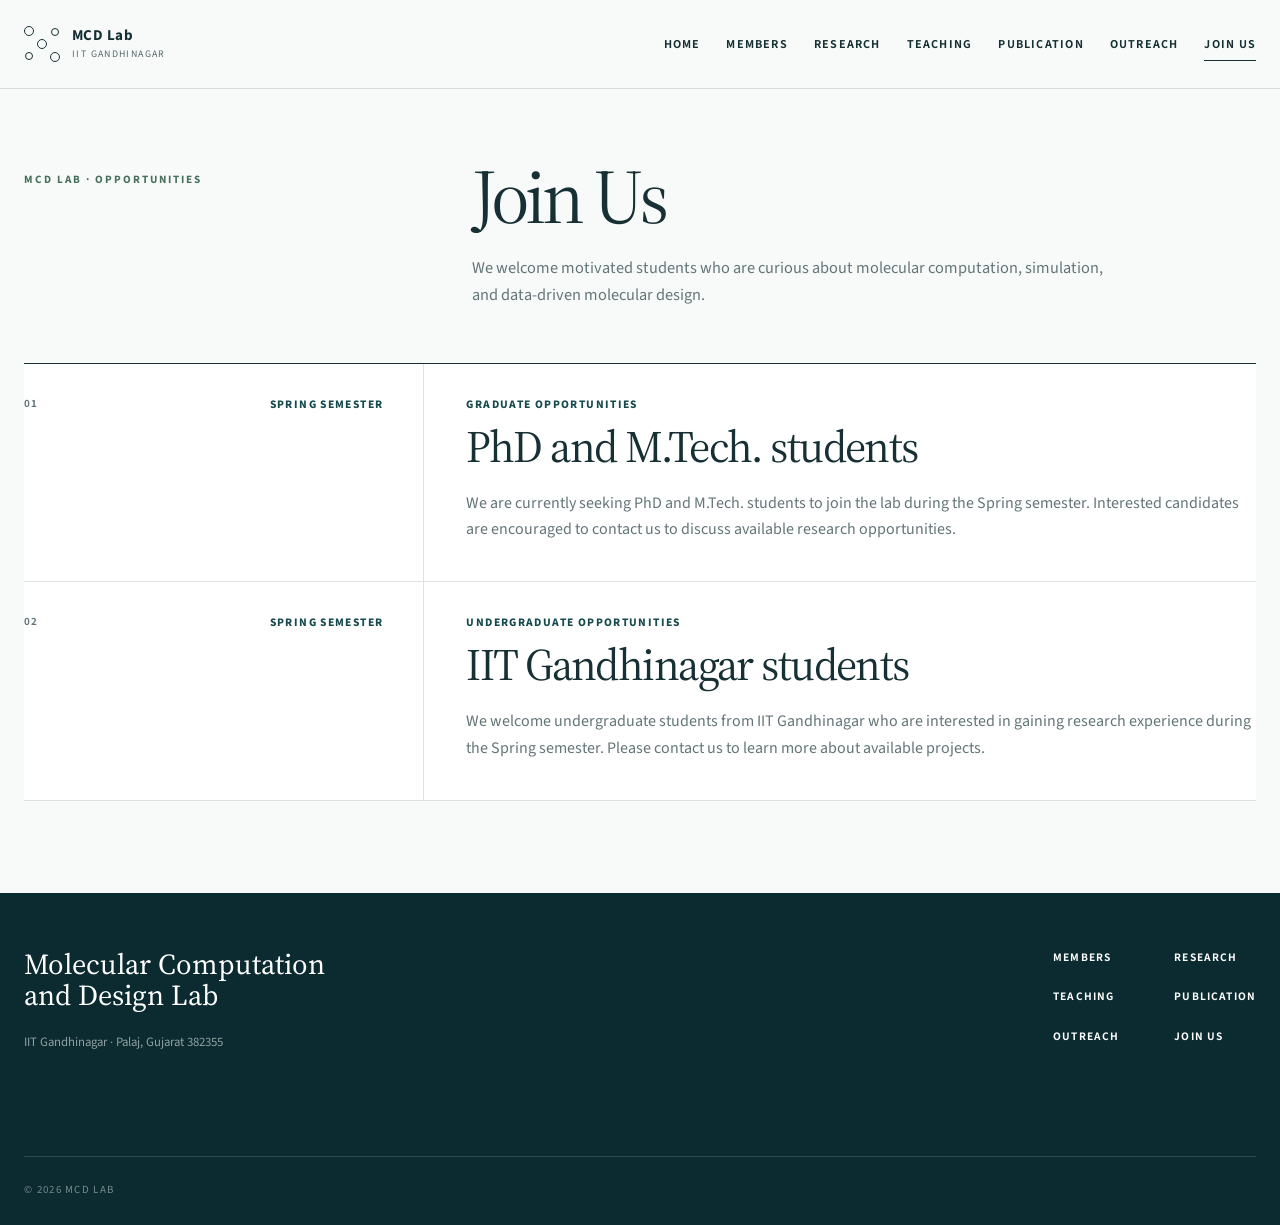
==== join-us.html @ 21df729d "Add publications, outreach, and recruitment content Refresh the homepage layout, organize publicatio" ====
<!doctype html>
<html lang="en">
  <head>
    <meta charset="utf-8">
    <meta name="viewport" content="width=device-width, initial-scale=1">
    <meta name="description" content="Opportunities to join the Molecular Computation and Design Lab at IIT Gandhinagar.">
    <title>Join Us | MCD Lab</title>
    <link rel="icon" href="IITGN_Logo.svg" type="image/svg+xml">
    <link rel="stylesheet" href="styles.css">
    <script src="main.js" defer></script>
  </head>
  <body class="placeholder-page">
    <a class="skip-link" href="#main-content">Skip to content</a>
    <header class="site-header solid" data-header>
      <div class="nav-shell">
        <a class="brand" href="index.html" aria-label="MCD Lab home"><span class="brand-mark" aria-hidden="true"><span></span><span></span><span></span></span><span class="brand-copy"><strong>MCD Lab</strong><small>IIT Gandhinagar</small></span></a>
        <button class="nav-toggle" type="button" aria-expanded="false" aria-controls="primary-navigation"><span class="sr-only">Toggle navigation</span><span></span><span></span></button>
        <nav id="primary-navigation" class="primary-nav" aria-label="Primary navigation"><a href="index.html">Home</a><a href="members.html">Members</a><a href="research.html">Research</a><a href="teaching.html">Teaching</a><a href="publication.html">Publication</a><a href="outreach.html">Outreach</a><a class="active" aria-current="page" href="join-us.html">Join Us</a></nav>
      </div>
    </header>

    <main id="main-content">
      <section class="join-hero">
        <div class="page-shell join-layout">
          <header class="join-intro">
            <p class="placeholder-label">MCD Lab · Opportunities</p>
            <div>
              <h1>Join Us</h1>
              <p>We welcome motivated students who are curious about molecular computation, simulation, and data-driven molecular design.</p>
            </div>
          </header>

          <div class="opportunity-list" aria-label="Current opportunities">
            <article class="opportunity-card">
              <div class="opportunity-meta">
                <span>01</span>
                <p>Spring semester</p>
              </div>
              <div class="opportunity-copy">
                <p class="opportunity-type">Graduate opportunities</p>
                <h2>PhD and M.Tech. students</h2>
                <p>We are currently seeking PhD and M.Tech. students to join the lab during the Spring semester. Interested candidates are encouraged to contact us to discuss available research opportunities.</p>
              </div>
            </article>

            <article class="opportunity-card">
              <div class="opportunity-meta">
                <span>02</span>
                <p>Spring semester</p>
              </div>
              <div class="opportunity-copy">
                <p class="opportunity-type">Undergraduate opportunities</p>
                <h2>IIT Gandhinagar students</h2>
                <p>We welcome undergraduate students from IIT Gandhinagar who are interested in gaining research experience during the Spring semester. Please contact us to learn more about available projects.</p>
              </div>
            </article>
          </div>
        </div>
      </section>
    </main>

    <footer class="site-footer"><div class="page-shell footer-grid"><div class="footer-brand"><strong>Molecular Computation<br>and Design Lab</strong><p>IIT Gandhinagar · Palaj, Gujarat 382355</p></div><nav aria-label="Footer navigation"><a href="members.html">Members</a><a href="research.html">Research</a><a href="teaching.html">Teaching</a><a href="publication.html">Publication</a><a href="outreach.html">Outreach</a><a href="join-us.html">Join Us</a></nav><p class="copyright">© <span data-year></span> MCD Lab</p></div></footer>
  </body>
</html>
---- styles.css ----
@import url("https://fonts.googleapis.com/css2?family=Source+Sans+3:wght@400;500;600;700&family=Source+Serif+4:opsz,wght@8..60,400;8..60,500&display=swap");

:root {
  --forest: #174a4e;
  --forest-deep: #0b2b30;
  --sage: #edf5f4;
  --lime: #c6ebe4;
  --paper: #f8faf9;
  --ink: #173034;
  --muted: #637578;
  --line: rgba(23, 48, 52, 0.14);
  --white: #ffffff;
  --display: "Source Serif 4", Georgia, "Times New Roman", serif;
  --sans: "Source Sans 3", Inter, ui-sans-serif, -apple-system, BlinkMacSystemFont, "Segoe UI", sans-serif;
  --shell: min(1320px, calc(100vw - 48px));
}

* { box-sizing: border-box; }
html { scroll-behavior: smooth; }
body {
  margin: 0;
  background: var(--paper);
  color: var(--ink);
  font-family: var(--sans);
  -webkit-font-smoothing: antialiased;
}
img { display: block; max-width: 100%; }
a { color: inherit; }
button { font: inherit; }
.page-shell { width: var(--shell); margin-inline: auto; }
.section-pad { padding: 72px 0; }
.sr-only {
  position: absolute;
  width: 1px;
  height: 1px;
  padding: 0;
  margin: -1px;
  overflow: hidden;
  clip: rect(0, 0, 0, 0);
  white-space: nowrap;
  border: 0;
}
.skip-link {
  position: fixed;
  z-index: 1000;
  top: 12px;
  left: 12px;
  padding: 10px 14px;
  background: var(--white);
  color: var(--forest);
  transform: translateY(-180%);
}
.skip-link:focus { transform: translateY(0); }

.site-header {
  position: fixed;
  z-index: 100;
  inset: 0 0 auto;
  color: var(--white);
  transition: background .25s ease, color .25s ease, box-shadow .25s ease;
}
.site-header.scrolled,
.site-header.solid {
  background: rgba(248, 250, 249, .97);
  color: var(--ink);
  box-shadow: 0 1px 0 var(--line);
  backdrop-filter: blur(14px);
}
.nav-shell {
  width: var(--shell);
  height: 88px;
  margin-inline: auto;
  display: flex;
  align-items: center;
  justify-content: space-between;
}
.brand {
  display: inline-flex;
  align-items: center;
  gap: 12px;
  text-decoration: none;
}
.brand-mark {
  position: relative;
  display: grid;
  width: 36px;
  height: 36px;
  place-items: center;
}
.brand-mark::before,
.brand-mark::after,
.brand-mark span {
  content: "";
  position: absolute;
  width: 8px;
  height: 8px;
  border: 1px solid currentColor;
  border-radius: 50%;
}
.brand-mark::before { top: 0; left: 0; }
.brand-mark::after { right: 0; bottom: 0; }
.brand-mark span:nth-child(1) { top: 2px; right: 1px; }
.brand-mark span:nth-child(2) { bottom: 2px; left: 1px; }
.brand-mark span:nth-child(3) { width: 10px; height: 10px; }
.brand-copy { display: grid; line-height: 1.05; }
.brand-copy strong { font-size: .94rem; letter-spacing: .03em; }
.brand-copy small { margin-top: 5px; font-size: .62rem; letter-spacing: .14em; text-transform: uppercase; opacity: .72; }
.primary-nav { display: flex; align-items: center; gap: 26px; }
.primary-nav a {
  position: relative;
  padding: 10px 0;
  font-size: .76rem;
  font-weight: 650;
  letter-spacing: .1em;
  text-decoration: none;
  text-transform: uppercase;
}
.primary-nav a::after {
  content: "";
  position: absolute;
  inset: auto 0 2px;
  height: 1px;
  background: currentColor;
  transform: scaleX(0);
  transform-origin: right;
  transition: transform .2s ease;
}
.primary-nav a:hover::after,
.primary-nav a:focus-visible::after,
.primary-nav a.active::after { transform: scaleX(1); transform-origin: left; }
.nav-toggle { display: none; }

.hero {
  position: relative;
  min-height: 580px;
  height: 76svh;
  max-height: 720px;
  overflow: hidden;
  color: var(--white);
  background: var(--forest);
}
.hero-image,
.hero-shade { position: absolute; inset: 0; }
.hero-image {
  background: url("IITGN_picture.jpg") 58% 50% / cover no-repeat;
  transform: scale(1.01);
}
.hero-shade {
  background:
    linear-gradient(90deg, rgba(8, 43, 48, .90) 0%, rgba(8, 43, 48, .67) 42%, rgba(8, 43, 48, .16) 78%),
    linear-gradient(0deg, rgba(8, 43, 48, .43), transparent 45%);
}
.hero-content {
  position: relative;
  z-index: 2;
  height: 100%;
  display: flex;
  flex-direction: column;
  justify-content: center;
  padding-top: 74px;
}
.eyebrow,
.kicker {
  margin: 0 0 20px;
  font-size: .7rem;
  font-weight: 700;
  letter-spacing: .19em;
  text-transform: uppercase;
}
.eyebrow { color: rgba(255, 255, 255, .78); }
.hero h1 {
  margin: 0;
  font-family: var(--display);
  font-size: clamp(3rem, 4.9vw, 4.4rem);
  font-weight: 400;
  line-height: .96;
  letter-spacing: -.045em;
  white-space: nowrap;
}
.hero h1 em {
  color: var(--lime);
  font-family: var(--sans);
  font-style: normal;
  font-weight: 500;
}
.hero-intro {
  max-width: 600px;
  margin: 22px 0 0;
  font-size: 1.05rem;
  line-height: 1.65;
  color: rgba(255,255,255,.82);
}
.text-link {
  display: inline-flex;
  align-items: center;
  gap: 12px;
  width: fit-content;
  margin-top: 28px;
  padding-bottom: 7px;
  border-bottom: 1px solid currentColor;
  font-size: .73rem;
  font-weight: 750;
  letter-spacing: .12em;
  text-decoration: none;
  text-transform: uppercase;
}
.text-link span { transition: transform .2s ease; }
.text-link:hover span { transform: translate(3px, -2px); }
.hero-index {
  position: absolute;
  z-index: 2;
  right: max(24px, calc((100vw - 1320px) / 2));
  bottom: 35px;
  font-size: .68rem;
  letter-spacing: .17em;
  color: rgba(255,255,255,.65);
}

.focus-section { background: var(--paper); }
.focus-layout { display: grid; gap: 30px; }
.focus-header {
  display: grid;
  grid-template-columns: 170px 1fr;
  gap: 40px;
  align-items: start;
}
.focus-header .kicker { margin: 10px 0 0; }
.focus-header h2 {
  max-width: 920px;
  margin: 0;
  font-family: var(--display);
  font-size: clamp(2.1rem, 3.3vw, 3.25rem);
  font-weight: 400;
  line-height: 1.04;
  letter-spacing: -.04em;
}
.focus-grid {
  display: grid;
  grid-template-columns: minmax(0, 1fr) minmax(380px, .9fr);
  gap: clamp(44px, 6vw, 88px);
  align-items: center;
  padding-top: 32px;
  border-top: 1px solid var(--line);
}
.kicker { color: #477579; }
.kicker.light { color: #437176; }
.section-heading h2,
.news-heading h2,
.placeholder-hero h1 {
  margin: 0;
  font-family: var(--display);
  font-size: clamp(2.8rem, 5vw, 4.9rem);
  font-weight: 400;
  line-height: .99;
  letter-spacing: -.045em;
}
.section-heading h2 { font-size: clamp(2.05rem, 3.2vw, 3rem); line-height: 1.08; }
.focus-copy { max-width: 680px; padding: 0; }
.lead { margin: 0; font-size: clamp(1.08rem, 1.55vw, 1.35rem); line-height: 1.65; }
.venn-frame {
  position: relative;
  width: min(100%, 480px);
  aspect-ratio: 1;
  margin-left: auto;
  border: 1px solid rgba(23, 74, 78, .42);
  background: rgba(255,255,255,.4);
}
.venn-frame-label {
  position: absolute;
  z-index: 4;
  top: -9px;
  left: 20px;
  padding: 0 9px;
  background: var(--paper);
  color: var(--forest);
  font-size: .68rem;
  font-weight: 750;
  letter-spacing: .14em;
  text-transform: uppercase;
}
.venn {
  position: absolute;
  inset: 48px 30px 26px;
}
.venn-circle {
  position: absolute;
  width: 56%;
  aspect-ratio: 1;
  border: 1px solid rgba(23, 74, 78, .25);
  border-radius: 50%;
}
.venn-ml { top: 0; left: 2%; background: rgba(190, 225, 221, .65); }
.venn-sm { top: 0; right: 2%; background: rgba(203, 222, 238, .62); }
.venn-qc { right: 22%; bottom: 0; background: rgba(231, 221, 196, .65); }
.venn-label {
  position: absolute;
  z-index: 2;
  color: #244e52;
  font-size: clamp(.64rem, 1vw, .78rem);
  font-weight: 750;
  letter-spacing: .075em;
  line-height: 1.25;
  text-align: center;
  text-transform: uppercase;
}
.venn-label-ml { top: 20%; left: 7%; }
.venn-label-sm { top: 20%; right: 5%; }
.venn-label-qc { bottom: 7%; left: 50%; transform: translateX(-50%); }
.venn-center {
  position: absolute;
  z-index: 3;
  top: 49%;
  left: 50%;
  color: var(--forest-deep);
  font-size: clamp(.78rem, 1.3vw, .95rem);
  line-height: 1.05;
  text-align: center;
  text-transform: uppercase;
  transform: translate(-50%, -50%);
}

.applications-section { padding: 64px 0; background: var(--sage); color: var(--ink); }
.application-title { max-width: none; margin-bottom: 36px; }
.application-title h2 { margin: 0; font-family: var(--display); font-size: clamp(2.1rem, 3.3vw, 3.15rem); font-weight: 400; line-height: 1.02; letter-spacing: -.04em; white-space: nowrap; }
.application-list { display: grid; grid-template-columns: repeat(3, 1fr); border-top: 1px solid var(--line); }
.application-list article { min-height: 175px; padding: 26px 34px 15px 0; border-right: 1px solid var(--line); }
.application-list article:not(:first-child) { padding-left: 40px; }
.application-list article:last-child { border-right: 0; }
.application-list h3 { margin: 0 0 13px; font-family: var(--display); font-size: 1.55rem; font-weight: 400; }
.application-list p { max-width: 300px; margin: 0; color: var(--muted); font-size: .92rem; line-height: 1.55; }

.news-grid { display: grid; grid-template-columns: .55fr 1.45fr; gap: 56px; align-items: start; }
.news-card {
  display: flex;
  justify-content: space-between;
  min-height: 180px;
  padding: 28px;
  border-top: 1px solid var(--ink);
  border-bottom: 1px solid var(--line);
  background: rgba(255,255,255,.28);
}
.news-date { margin: 0 0 35px; color: var(--muted); font-size: .7rem; font-weight: 650; letter-spacing: .13em; text-transform: uppercase; }
.news-card h3 { max-width: 620px; margin: 0; font-family: var(--display); font-size: clamp(1.7rem, 3vw, 2.65rem); font-weight: 400; line-height: 1.12; }
.news-icon { color: var(--forest); font-size: 1.5rem; }

.affiliation-section { padding: 64px 0; background: var(--white); border-top: 1px solid var(--line); }
.affiliation-inner > .kicker { margin-bottom: 28px; }
.affiliation-identity { display: flex; align-items: center; gap: 42px; }
.affiliation-identity h2 { max-width: 720px; margin: 0; font-family: var(--display); font-size: clamp(2rem, 3.7vw, 3.25rem); font-weight: 400; line-height: 1.02; letter-spacing: -.04em; }
.affiliation-identity p { max-width: 520px; margin: 14px 0 0; color: var(--muted); line-height: 1.6; }
.affiliation-identity .text-link { margin-top: 18px; }
.iitgn-logo-wrap {
  flex: 0 0 150px;
  text-decoration: none;
  transition: transform .25s ease;
}
.iitgn-logo-wrap:hover { transform: translateY(-3px); }
.iitgn-logo-wrap img { width: 150px; height: auto; }

.site-footer { padding: 56px 0 28px; background: var(--forest-deep); color: var(--white); }
.footer-grid { display: grid; grid-template-columns: 1fr auto; gap: 70px; }
.footer-brand strong { font-family: var(--display); font-size: 1.8rem; font-weight: 400; line-height: 1.05; }
.footer-brand p { margin: 22px 0 0; color: rgba(255,255,255,.55); font-size: .8rem; }
.site-footer nav { display: grid; grid-template-columns: repeat(2, auto); gap: 16px 55px; }
.site-footer nav a { font-size: .72rem; font-weight: 650; letter-spacing: .1em; text-decoration: none; text-transform: uppercase; }
.site-footer nav a:hover { color: var(--lime); }
.copyright { grid-column: 1 / -1; margin: 35px 0 0; padding-top: 25px; border-top: 1px solid rgba(255,255,255,.15); color: rgba(255,255,255,.45); font-size: .68rem; letter-spacing: .12em; text-transform: uppercase; }

.placeholder-page .site-header { color: var(--ink); }
.placeholder-hero {
  min-height: calc(100svh - 140px);
  padding: 205px 0 120px;
  display: flex;
  align-items: center;
  background:
    linear-gradient(90deg, transparent 0 49.93%, var(--line) 49.93% 50.02%, transparent 50.02%),
    var(--paper);
}
.placeholder-inner { display: grid; grid-template-columns: .75fr 1.25fr; gap: 100px; align-items: end; }
.placeholder-label { margin: 0; color: #47705d; font-size: .7rem; font-weight: 700; letter-spacing: .18em; text-transform: uppercase; }
.placeholder-content { border-top: 1px solid var(--ink); padding-top: 45px; }
.placeholder-content p { max-width: 480px; margin: 35px 0 0; color: var(--muted); font-size: 1.05rem; line-height: 1.7; }

.publication-page { background: var(--paper); }
.publication-hero { padding: 160px 0 66px; background: var(--sage); }
.publication-heading {
  display: grid;
  grid-template-columns: 170px 1fr;
  gap: 40px;
  align-items: start;
}
.publication-heading > .placeholder-label { padding-top: 13px; }
.publication-intro {
  display: grid;
  grid-template-columns: minmax(0, 1.15fr) minmax(280px, .65fr);
  gap: 60px;
  align-items: end;
}
.publication-intro h1 {
  margin: 0;
  font-family: var(--display);
  font-size: clamp(3.4rem, 6.4vw, 6.3rem);
  font-weight: 400;
  line-height: .9;
  letter-spacing: -.055em;
}
.publication-intro p { max-width: 480px; margin: 0; color: var(--muted); font-size: 1rem; line-height: 1.65; }
.profile-links { display: flex; flex-wrap: wrap; gap: 0 24px; }
.scholar-link {
  display: inline-flex;
  align-items: center;
  gap: 10px;
  margin-top: 22px;
  padding-bottom: 6px;
  border-bottom: 1px solid currentColor;
  color: var(--forest);
  font-size: .72rem;
  font-weight: 750;
  letter-spacing: .11em;
  text-decoration: none;
  text-transform: uppercase;
}
.publication-section { padding: 68px 0 92px; }
.publication-year {
  display: grid;
  grid-template-columns: 150px minmax(0, 1fr);
  gap: 40px;
  align-items: start;
}
.publication-year + .publication-year { margin-top: 58px; }
.publication-year > h2 { margin: -7px 0 0; font-family: var(--display); font-size: clamp(2.25rem, 3.7vw, 3.5rem); font-weight: 400; line-height: 1; letter-spacing: -.04em; }
.publication-list { margin: 0; padding: 0; list-style: none; border-top: 1px solid var(--ink); }
.publication-list > li { border-bottom: 1px solid var(--line); }
.publication-item {
  display: grid;
  grid-template-columns: 40px minmax(0, 1fr);
  gap: 24px;
  padding: 25px 0 27px;
  align-items: start;
}
.publication-number { color: var(--muted); font-size: .7rem; font-weight: 650; letter-spacing: .08em; }
.publication-venue {
  margin: 0 0 10px;
  color: var(--forest);
  font-size: .68rem;
  font-weight: 750;
  letter-spacing: .1em;
  line-height: 1.45;
  text-transform: uppercase;
}
.publication-item h3 { max-width: 980px; margin: 0; font-family: var(--display); font-size: clamp(1.25rem, 1.9vw, 1.72rem); font-weight: 400; line-height: 1.18; letter-spacing: -.02em; }
.publication-item h3 a { text-decoration: none; text-decoration-thickness: 1px; text-underline-offset: 4px; }
.publication-item h3 a:hover,
.publication-item h3 a:focus-visible { text-decoration: underline; }
.publication-authors { margin: 12px 0 0; color: var(--muted); font-size: .9rem; line-height: 1.55; }

.teaching-hero {
  min-height: calc(100svh - 120px);
  padding: 160px 0 85px;
  background: var(--paper);
}
.teaching-layout { display: grid; gap: 55px; }
.teaching-intro {
  display: grid;
  grid-template-columns: .65fr 1fr;
  gap: 24px 70px;
  align-items: end;
}
.teaching-intro .placeholder-label { align-self: start; padding-top: 12px; }
.teaching-intro h1 {
  margin: 0;
  font-family: var(--display);
  font-size: clamp(3.2rem, 6vw, 5.8rem);
  font-weight: 400;
  line-height: .95;
  letter-spacing: -.05em;
}
.teaching-intro > p:last-child {
  grid-column: 2;
  max-width: 600px;
  margin: 0;
  color: var(--muted);
  font-size: 1.02rem;
  line-height: 1.65;
}
.course-card {
  display: grid;
  grid-template-columns: .65fr 1.35fr;
  border-top: 1px solid var(--ink);
  border-bottom: 1px solid var(--line);
  background: var(--white);
}
.course-meta { padding: 30px 40px 30px 0; border-right: 1px solid var(--line); }
.course-meta p {
  margin: 0 0 12px;
  color: var(--forest);
  font-size: .74rem;
  font-weight: 750;
  letter-spacing: .13em;
  text-transform: uppercase;
}
.course-meta span { color: var(--muted); font-size: .78rem; letter-spacing: .08em; text-transform: uppercase; }
.course-content { padding: 30px 0 34px 42px; }
.course-code { margin: 0 0 10px; color: var(--forest); font-size: .75rem; font-weight: 750; letter-spacing: .13em; text-transform: uppercase; }
.course-content h2 { margin: 0; font-family: var(--display); font-size: clamp(2rem, 3.5vw, 3rem); font-weight: 400; line-height: 1; letter-spacing: -.035em; }
.course-summary { max-width: 760px; margin: 20px 0 0; color: var(--muted); font-size: 1rem; line-height: 1.65; }
.course-topics { display: grid; grid-template-columns: repeat(2, 1fr); gap: 0 24px; margin-top: 26px; border-top: 1px solid var(--line); }
.course-topics span { padding: 13px 0; border-bottom: 1px solid var(--line); color: #39565a; font-size: .82rem; line-height: 1.4; }

.outreach-hero {
  padding: 160px 0 92px;
  background: var(--paper);
}
.outreach-layout { display: grid; gap: 54px; }
.outreach-intro {
  display: grid;
  grid-template-columns: .65fr 1.35fr;
  gap: 70px;
  align-items: end;
}
.outreach-intro .placeholder-label { align-self: start; padding-top: 12px; }
.outreach-intro h1 {
  margin: 0;
  font-family: var(--display);
  font-size: clamp(3.2rem, 6vw, 5.8rem);
  font-weight: 400;
  line-height: .95;
  letter-spacing: -.05em;
}
.outreach-feature { border-top: 1px solid var(--ink); }
.outreach-feature-heading {
  display: grid;
  grid-template-columns: .65fr 1.35fr;
  border-bottom: 1px solid var(--line);
}
.outreach-meta {
  padding: 30px 40px 30px 0;
  border-right: 1px solid var(--line);
}
.outreach-meta p,
.outreach-year {
  margin: 0 0 12px;
  color: var(--forest);
  font-size: .74rem;
  font-weight: 750;
  letter-spacing: .13em;
  text-transform: uppercase;
}
.outreach-meta time { color: var(--muted); font-size: .78rem; letter-spacing: .08em; text-transform: uppercase; }
.outreach-copy { padding: 30px 0 36px 42px; }
.outreach-copy h2 {
  max-width: 850px;
  margin: 0;
  font-family: var(--display);
  font-size: clamp(2rem, 3.5vw, 3.2rem);
  font-weight: 400;
  line-height: 1.02;
  letter-spacing: -.035em;
}
.outreach-copy > p:last-child { max-width: 830px; margin: 22px 0 0; color: var(--muted); font-size: 1rem; line-height: 1.7; }
.outreach-photo { margin: 34px 0 0; }
.outreach-photo img {
  width: 100%;
  height: auto;
  background: var(--sage);
}
.outreach-photo figcaption {
  margin-top: 12px;
  color: var(--muted);
  font-size: .7rem;
  font-weight: 600;
  letter-spacing: .09em;
  text-transform: uppercase;
}

.join-hero {
  min-height: calc(100svh - 120px);
  padding: 160px 0 92px;
  background: var(--paper);
}
.join-layout { display: grid; gap: 54px; }
.join-intro {
  display: grid;
  grid-template-columns: .65fr 1.35fr;
  gap: 70px;
  align-items: start;
}
.join-intro .placeholder-label { padding-top: 12px; }
.join-intro h1 {
  margin: 0;
  font-family: var(--display);
  font-size: clamp(3.2rem, 6vw, 5.8rem);
  font-weight: 400;
  line-height: .95;
  letter-spacing: -.05em;
}
.join-intro > div > p { max-width: 650px; margin: 22px 0 0; color: var(--muted); font-size: 1.02rem; line-height: 1.65; }
.opportunity-list { border-top: 1px solid var(--ink); }
.opportunity-card {
  display: grid;
  grid-template-columns: .65fr 1.35fr;
  border-bottom: 1px solid var(--line);
  background: var(--white);
}
.opportunity-meta {
  display: flex;
  justify-content: space-between;
  gap: 30px;
  padding: 32px 40px 32px 0;
  border-right: 1px solid var(--line);
}
.opportunity-meta span { color: var(--muted); font-size: .7rem; font-weight: 650; letter-spacing: .08em; }
.opportunity-meta p,
.opportunity-type {
  margin: 0;
  color: var(--forest);
  font-size: .72rem;
  font-weight: 750;
  letter-spacing: .12em;
  text-transform: uppercase;
}
.opportunity-copy { padding: 32px 0 38px 42px; }
.opportunity-copy h2 {
  margin: 12px 0 0;
  font-family: var(--display);
  font-size: clamp(2rem, 3.5vw, 3rem);
  font-weight: 400;
  line-height: 1;
  letter-spacing: -.035em;
}
.opportunity-copy > p:last-child { max-width: 800px; margin: 20px 0 0; color: var(--muted); font-size: 1rem; line-height: 1.68; }

.members-hero {
  min-height: calc(100svh - 120px);
  padding: 160px 0 90px;
  background: var(--paper);
}
.members-layout { display: grid; gap: 55px; }
.members-intro {
  display: grid;
  grid-template-columns: .65fr 1.35fr;
  gap: 70px;
  align-items: end;
}
.members-intro .placeholder-label { align-self: start; padding-top: 12px; }
.members-intro h1 {
  margin: 0;
  font-family: var(--display);
  font-size: clamp(3.2rem, 6vw, 5.8rem);
  font-weight: 400;
  line-height: .95;
  letter-spacing: -.05em;
}
.member-profile {
  display: grid;
  grid-template-columns: minmax(240px, 330px) 1fr;
  gap: clamp(50px, 7vw, 100px);
  padding-top: 44px;
  border-top: 1px solid var(--ink);
}
.member-photo {
  width: min(100%, 310px);
  aspect-ratio: 1;
  overflow: hidden;
  border: 8px solid var(--white);
  border-radius: 50%;
  box-shadow: 0 18px 50px rgba(23, 48, 52, .12);
}
.member-photo img { width: 100%; height: 100%; object-fit: cover; object-position: 50% 52%; }
.member-copy { max-width: 760px; }
.member-role,
.member-position { color: var(--forest); font-size: .74rem; font-weight: 750; letter-spacing: .12em; line-height: 1.55; text-transform: uppercase; }
.member-role { margin: 0 0 14px; }
.member-copy h2 { margin: 0; font-family: var(--display); font-size: clamp(2.5rem, 4.8vw, 4.4rem); font-weight: 400; line-height: .98; letter-spacing: -.045em; }
.member-position { margin: 18px 0 0; }
.member-bio { margin-top: 30px; padding-top: 25px; border-top: 1px solid var(--line); }
.member-bio p { margin: 0; color: var(--muted); font-size: 1rem; line-height: 1.72; }
.member-bio p + p { margin-top: 16px; }
.member-focus { display: flex; flex-wrap: wrap; gap: 8px; margin-top: 26px; }
.member-focus span { padding: 8px 12px; border: 1px solid var(--line); border-radius: 999px; color: #39565a; font-size: .72rem; font-weight: 700; letter-spacing: .07em; text-transform: uppercase; }

@media (max-width: 980px) {
  :root { --shell: min(100% - 48px, 760px); }
  .nav-shell { height: 76px; }
  .nav-toggle {
    position: relative;
    z-index: 2;
    display: block;
    width: 42px;
    height: 42px;
    border: 0;
    background: transparent;
    color: currentColor;
    cursor: pointer;
  }
  .nav-toggle span:not(.sr-only) { position: absolute; left: 8px; width: 26px; height: 1px; background: currentColor; transition: transform .2s ease, top .2s ease; }
  .nav-toggle span:nth-child(2) { top: 16px; }
  .nav-toggle span:nth-child(3) { top: 25px; }
  .nav-toggle[aria-expanded="true"] span:nth-child(2) { top: 21px; transform: rotate(45deg); }
  .nav-toggle[aria-expanded="true"] span:nth-child(3) { top: 21px; transform: rotate(-45deg); }
  .primary-nav {
    position: fixed;
    inset: 0;
    display: flex;
    flex-direction: column;
    align-items: flex-start;
    justify-content: center;
    gap: 10px;
    padding: 90px 10vw;
    background: var(--forest-deep);
    color: var(--white);
    visibility: hidden;
    opacity: 0;
    transform: translateY(-15px);
    transition: opacity .2s ease, transform .2s ease, visibility .2s;
  }
  .primary-nav.open { visibility: visible; opacity: 1; transform: translateY(0); }
  .primary-nav a { font-family: var(--display); font-size: clamp(2rem, 7vw, 3rem); font-weight: 400; letter-spacing: -.02em; text-transform: none; }
  .hero { min-height: 600px; height: 78svh; }
  .hero h1 { font-size: clamp(3.5rem, 9vw, 5rem); white-space: normal; }
  .focus-header { grid-template-columns: 1fr; gap: 14px; }
  .focus-header .kicker { margin-top: 0; }
  .focus-grid,
  .news-grid,
  .placeholder-inner { grid-template-columns: 1fr; gap: 55px; }
  .venn-frame { margin-inline: auto; }
  .publication-heading { grid-template-columns: 1fr; gap: 24px; }
  .publication-heading > .placeholder-label { padding-top: 0; }
  .publication-intro { grid-template-columns: 1fr; gap: 30px; }
  .publication-year { grid-template-columns: 105px minmax(0, 1fr); gap: 26px; }
  .teaching-intro { grid-template-columns: 1fr; gap: 18px; }
  .teaching-intro > p:last-child { grid-column: 1; }
  .course-card { grid-template-columns: 1fr; }
  .course-meta { padding: 24px 0; border-right: 0; border-bottom: 1px solid var(--line); }
  .course-content { padding: 28px 0 32px; }
  .outreach-intro { grid-template-columns: 1fr; gap: 18px; }
  .outreach-feature-heading { grid-template-columns: 1fr; }
  .outreach-meta { padding: 24px 0; border-right: 0; border-bottom: 1px solid var(--line); }
  .outreach-copy { padding: 28px 0 34px; }
  .join-intro { grid-template-columns: 1fr; gap: 18px; }
  .opportunity-card { grid-template-columns: 1fr; }
  .opportunity-meta { padding: 24px 0; border-right: 0; border-bottom: 1px solid var(--line); }
  .opportunity-copy { padding: 28px 0 34px; }
  .members-intro { grid-template-columns: 1fr; gap: 18px; }
  .member-profile { grid-template-columns: 240px 1fr; gap: 45px; }
  .focus-copy { padding-top: 0; }
  .application-title h2 { white-space: normal; }
  .application-list { grid-template-columns: 1fr; }
  .application-list article,
  .application-list article:not(:first-child) { min-height: auto; padding: 25px 0; border-right: 0; border-bottom: 1px solid var(--line); }
  .application-list article:last-child { border-bottom: 0; }
  .placeholder-hero { background: var(--paper); }
}

@media (max-width: 640px) {
  :root { --shell: calc(100% - 36px); }
  .section-pad,
  .applications-section { padding: 68px 0; }
  .brand-copy small { display: none; }
  .hero { min-height: 560px; height: 76svh; }
  .hero-image { background-position: 65% 50%; }
  .hero-shade { background: linear-gradient(90deg, rgba(5,30,23,.93), rgba(5,30,23,.6)); }
  .hero-content { padding-top: 65px; }
  .hero h1 { font-size: clamp(3rem, 13.5vw, 4.2rem); line-height: .9; }
  .hero-intro { font-size: .96rem; }
  .hero-index { display: none; }
  .focus-grid { gap: 38px; }
  .venn-frame { width: min(100%, 420px); }
  .application-title { margin-bottom: 34px; }
  .news-card { min-height: 190px; padding: 24px 20px; }
  .affiliation-section { padding: 56px 0; }
  .affiliation-identity { align-items: flex-start; gap: 22px; }
  .iitgn-logo-wrap { flex-basis: 92px; }
  .iitgn-logo-wrap img { width: 92px; }
  .footer-grid { grid-template-columns: 1fr; gap: 45px; }
  .site-footer nav { grid-template-columns: repeat(2, 1fr); }
  .placeholder-hero { min-height: 80svh; padding: 150px 0 90px; }
  .publication-hero { padding: 130px 0 54px; }
  .publication-intro h1 { font-size: clamp(3.2rem, 16vw, 4.7rem); }
  .publication-section { padding: 48px 0 70px; }
  .publication-year { grid-template-columns: 1fr; gap: 16px; }
  .publication-year + .publication-year { margin-top: 46px; }
  .publication-year > h2 { margin: 0; font-size: 2.4rem; }
  .publication-item { grid-template-columns: 30px minmax(0, 1fr); gap: 14px; padding: 24px 0; }
  .publication-item h3 { font-size: 1.28rem; }
  .teaching-hero { padding: 130px 0 65px; }
  .teaching-layout { gap: 38px; }
  .course-topics { grid-template-columns: 1fr; }
  .outreach-hero { padding: 130px 0 68px; }
  .outreach-layout { gap: 38px; }
  .outreach-photo { margin-top: 24px; }
  .join-hero { padding: 130px 0 68px; }
  .join-layout { gap: 38px; }
  .opportunity-meta { gap: 18px; }
  .members-hero { padding: 130px 0 65px; }
  .members-layout { gap: 38px; }
  .member-profile { grid-template-columns: 1fr; gap: 34px; padding-top: 32px; }
  .member-photo { width: min(74vw, 270px); }
}

@media (prefers-reduced-motion: reduce) {
  html { scroll-behavior: auto; }
  *, *::before, *::after { transition-duration: .01ms !important; }
}
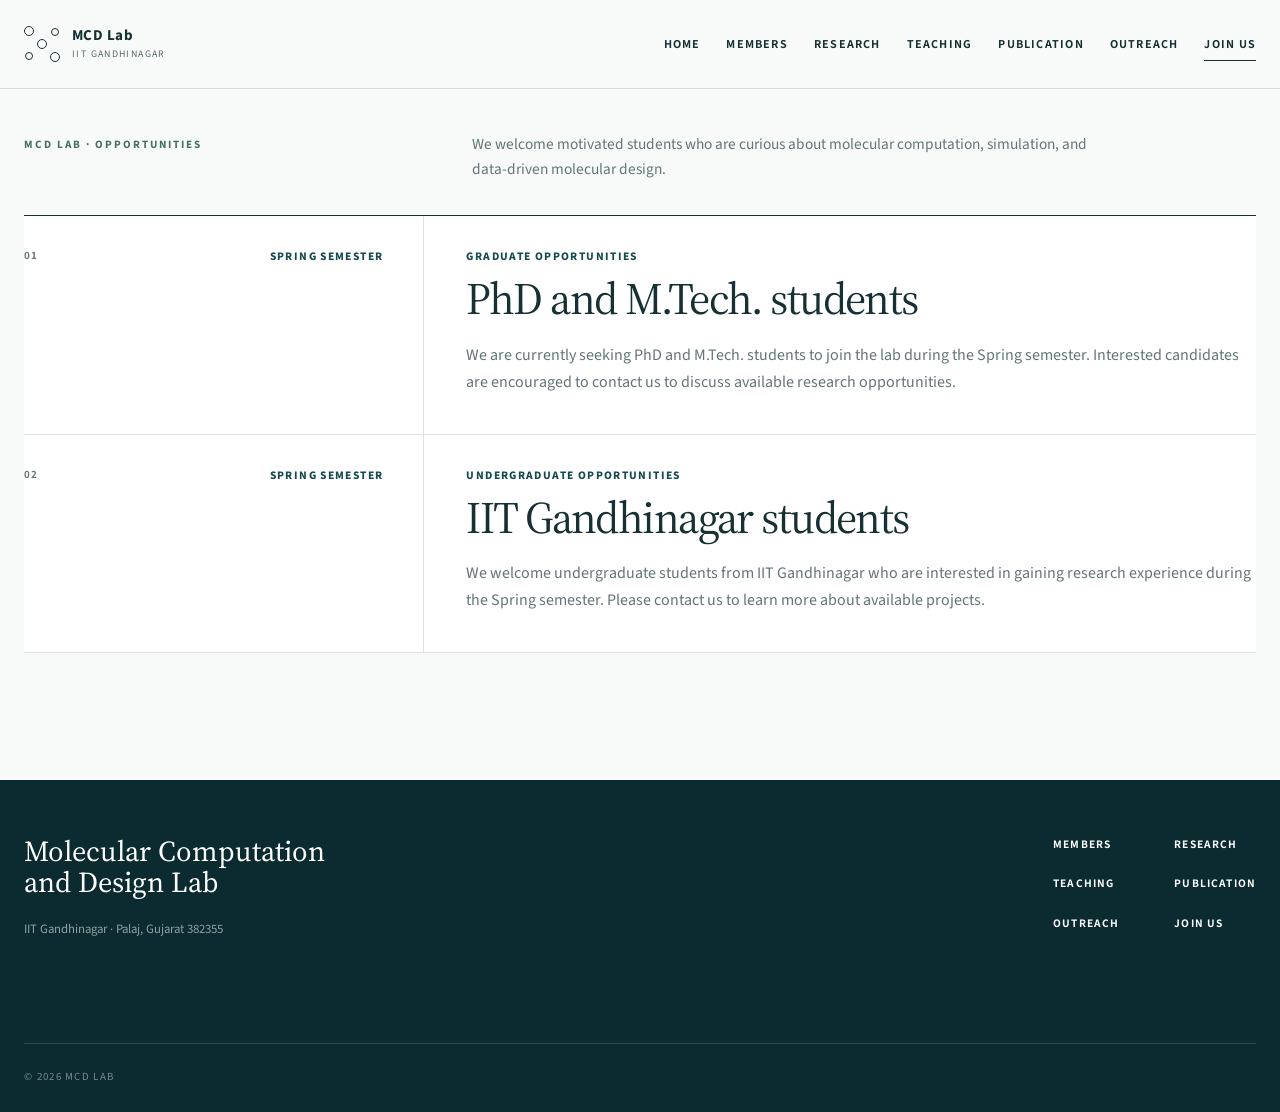
==== commit 3634d123: "Refine site layout and lab updates Add a sustainable updates archive, compact page introductions, re" ====
--- a/join-us.html
+++ b/join-us.html
@@ -23,11 +23,8 @@
       <section class="join-hero">
         <div class="page-shell join-layout">
           <header class="join-intro">
-            <p class="placeholder-label">MCD Lab · Opportunities</p>
-            <div>
-              <h1>Join Us</h1>
-              <p>We welcome motivated students who are curious about molecular computation, simulation, and data-driven molecular design.</p>
-            </div>
+            <h1 class="placeholder-label">MCD Lab · Opportunities</h1>
+            <p class="page-intro-note">We welcome motivated students who are curious about molecular computation, simulation, and data-driven molecular design.</p>
           </header>
 
           <div class="opportunity-list" aria-label="Current opportunities">
--- a/styles.css
+++ b/styles.css
@@ -217,30 +217,23 @@
 }
 
 .focus-section { background: var(--paper); }
-.focus-layout { display: grid; gap: 30px; }
-.focus-header {
-  display: grid;
-  grid-template-columns: 170px 1fr;
-  gap: 40px;
-  align-items: start;
-}
-.focus-header .kicker { margin: 10px 0 0; }
-.focus-header h2 {
-  max-width: 920px;
+.focus-layout { display: block; }
+.focus-copy .kicker { margin: 0 0 18px; }
+.focus-copy h2 {
+  max-width: none;
   margin: 0;
   font-family: var(--display);
-  font-size: clamp(2.1rem, 3.3vw, 3.25rem);
+  font-size: clamp(1.8rem, 2.25vw, 2.5rem);
   font-weight: 400;
   line-height: 1.04;
   letter-spacing: -.04em;
+  white-space: nowrap;
 }
 .focus-grid {
   display: grid;
-  grid-template-columns: minmax(0, 1fr) minmax(380px, .9fr);
+  grid-template-columns: minmax(0, 1.35fr) minmax(380px, .65fr);
   gap: clamp(44px, 6vw, 88px);
   align-items: center;
-  padding-top: 32px;
-  border-top: 1px solid var(--line);
 }
 .kicker { color: #477579; }
 .kicker.light { color: #437176; }
@@ -255,7 +248,8 @@
   letter-spacing: -.045em;
 }
 .section-heading h2 { font-size: clamp(2.05rem, 3.2vw, 3rem); line-height: 1.08; }
-.focus-copy { max-width: 680px; padding: 0; }
+.focus-copy { max-width: 820px; padding: 0; }
+.focus-copy .lead { margin-top: 28px; }
 .lead { margin: 0; font-size: clamp(1.08rem, 1.55vw, 1.35rem); line-height: 1.65; }
 .venn-frame {
   position: relative;
@@ -329,19 +323,104 @@
 .application-list h3 { margin: 0 0 13px; font-family: var(--display); font-size: 1.55rem; font-weight: 400; }
 .application-list p { max-width: 300px; margin: 0; color: var(--muted); font-size: .92rem; line-height: 1.55; }
 
-.news-grid { display: grid; grid-template-columns: .55fr 1.45fr; gap: 56px; align-items: start; }
+.news-section { background: var(--sage); }
+.news-layout { display: grid; gap: 28px; }
+.news-heading { display: flex; align-items: end; justify-content: space-between; gap: 32px; }
+.news-heading .kicker { margin-bottom: 12px; }
+.news-heading h2 { font-size: clamp(1.85rem, 2.8vw, 2.7rem); }
+.news-actions { display: flex; align-items: center; gap: 28px; }
+.news-all-link { display: inline-flex; align-items: center; gap: 9px; color: var(--forest); font-size: .66rem; font-weight: 750; letter-spacing: .11em; text-decoration: none; text-transform: uppercase; white-space: nowrap; }
+.news-all-link span { transition: transform .2s ease; }
+.news-all-link:hover span { transform: translateX(3px); }
+.news-tabs { display: grid; grid-template-columns: repeat(var(--news-tab-count, 3), minmax(0, 1fr)); gap: 1px; border: 1px solid var(--line); background: var(--line); }
+.news-tab {
+  display: flex;
+  align-items: center;
+  gap: 14px;
+  min-width: 0;
+  padding: 17px 20px;
+  border: 0;
+  background: rgba(255,255,255,.72);
+  color: var(--muted);
+  cursor: pointer;
+  text-align: left;
+  transition: background .2s ease, color .2s ease;
+}
+.news-tab span { flex: 0 0 auto; font-size: .68rem; font-weight: 750; letter-spacing: .12em; }
+.news-tab small { overflow: hidden; font-size: .75rem; font-weight: 650; letter-spacing: .035em; text-overflow: ellipsis; white-space: nowrap; }
+.news-tab:hover,
+.news-tab:focus-visible,
+.news-tab.active { background: var(--forest); color: var(--white); }
+.news-showcase { min-width: 0; }
 .news-card {
-  display: flex;
-  justify-content: space-between;
-  min-height: 180px;
-  padding: 28px;
-  border-top: 1px solid var(--ink);
-  border-bottom: 1px solid var(--line);
-  background: rgba(255,255,255,.28);
-}
-.news-date { margin: 0 0 35px; color: var(--muted); font-size: .7rem; font-weight: 650; letter-spacing: .13em; text-transform: uppercase; }
-.news-card h3 { max-width: 620px; margin: 0; font-family: var(--display); font-size: clamp(1.7rem, 3vw, 2.65rem); font-weight: 400; line-height: 1.12; }
-.news-icon { color: var(--forest); font-size: 1.5rem; }
+  display: grid;
+  grid-template-columns: 125px minmax(0, 1fr) 54px;
+  gap: clamp(28px, 4vw, 58px);
+  align-items: center;
+  min-height: 205px;
+  padding: 32px 36px;
+  border: 1px solid var(--line);
+  background: var(--white);
+  animation: news-reveal .35s ease both;
+}
+.news-card[hidden] { display: none; }
+.news-date { display: grid; padding-right: 32px; border-right: 1px solid var(--line); color: var(--forest); line-height: 1; text-transform: uppercase; }
+.news-date strong { font-family: var(--display); font-size: clamp(3.2rem, 5vw, 4.7rem); font-weight: 400; letter-spacing: -.06em; }
+.news-date span { margin-top: 7px; font-size: .77rem; font-weight: 750; letter-spacing: .15em; }
+.news-date small { margin-top: 6px; color: var(--muted); font-size: .64rem; letter-spacing: .13em; }
+.news-card-copy p { margin: 0 0 11px; color: #477579; font-size: .66rem; font-weight: 750; letter-spacing: .14em; text-transform: uppercase; }
+.news-card h3 { max-width: 760px; margin: 0; font-family: var(--sans); font-size: clamp(1.4rem, 2.2vw, 2rem); font-weight: 600; letter-spacing: -.02em; line-height: 1.2; }
+.news-card h3 em { font-style: normal; }
+.news-link {
+  display: grid;
+  width: 50px;
+  height: 50px;
+  place-items: center;
+  border-radius: 50%;
+  background: var(--forest);
+  color: var(--white);
+  font-size: 1.05rem;
+  text-decoration: none;
+  transition: background .2s ease, transform .2s ease;
+}
+.news-link b { font-weight: 500; }
+.news-link:hover,
+.news-link:focus-visible { background: var(--forest-deep); transform: translateY(-2px); }
+.news-controls { display: flex; align-items: center; gap: 22px; padding-bottom: 5px; color: var(--muted); }
+.news-controls p { margin: 0; font-size: .65rem; font-weight: 700; letter-spacing: .14em; }
+.news-controls button { padding: 4px 0; border: 0; background: transparent; color: inherit; cursor: pointer; font-size: .64rem; font-weight: 700; letter-spacing: .12em; text-transform: uppercase; }
+.news-controls button:hover,
+.news-controls button:focus-visible { color: var(--forest); }
+.news-noscript,
+.news-empty { margin: 0; padding: 24px; border: 1px solid var(--line); background: var(--white); color: var(--muted); }
+.news-noscript a { color: var(--forest); }
+@keyframes news-reveal { from { opacity: 0; transform: translateY(8px); } to { opacity: 1; transform: translateY(0); } }
+
+.updates-hero { padding: 160px 0 72px; background: var(--sage); }
+.updates-heading { display: grid; grid-template-columns: .65fr 1.35fr; gap: 70px; align-items: end; }
+.updates-heading > .placeholder-label { align-self: start; padding-top: 13px; }
+.updates-heading h1 { margin: 0; font-family: var(--display); font-size: clamp(3.4rem, 6.4vw, 6.3rem); font-weight: 400; letter-spacing: -.055em; line-height: .9; }
+.updates-heading > div > p { max-width: 520px; margin: 28px 0 0; color: var(--muted); font-size: 1rem; line-height: 1.65; }
+.updates-archive { padding: 64px 0 100px; background: var(--paper); }
+.updates-toolbar { display: flex; align-items: center; justify-content: space-between; gap: 30px; margin-bottom: 50px; }
+.updates-toolbar > p { margin: 0; color: var(--muted); font-size: .68rem; font-weight: 700; letter-spacing: .12em; text-transform: uppercase; white-space: nowrap; }
+.updates-filters { display: flex; flex-wrap: wrap; gap: 8px; }
+.updates-filters button { padding: 9px 14px; border: 1px solid var(--line); border-radius: 999px; background: transparent; color: var(--muted); cursor: pointer; font-size: .69rem; font-weight: 700; letter-spacing: .08em; text-transform: uppercase; transition: background .2s ease, border-color .2s ease, color .2s ease; }
+.updates-filters button:hover,
+.updates-filters button:focus-visible,
+.updates-filters button.active { border-color: var(--forest); background: var(--forest); color: var(--white); }
+.updates-year { display: grid; grid-template-columns: 150px minmax(0, 1fr); gap: 44px; padding-top: 22px; border-top: 1px solid var(--ink); }
+.updates-year + .updates-year { margin-top: 70px; }
+.updates-year > h2 { margin: 0; font-family: var(--display); font-size: 2.5rem; font-weight: 400; letter-spacing: -.04em; }
+.updates-list { display: grid; }
+.updates-item { display: grid; grid-template-columns: 100px minmax(0, 1fr) auto; gap: 30px; align-items: center; min-width: 0; padding: 22px 0 25px; border-bottom: 1px solid var(--line); }
+.updates-item:first-child { padding-top: 0; }
+.updates-item time { color: var(--forest); font-size: .72rem; font-weight: 750; letter-spacing: .1em; text-transform: uppercase; }
+.updates-item p { margin: 0 0 7px; color: #477579; font-size: .64rem; font-weight: 750; letter-spacing: .12em; text-transform: uppercase; }
+.updates-item h3 { margin: 0; font-family: var(--sans); font-size: clamp(1.12rem, 1.8vw, 1.45rem); font-weight: 600; letter-spacing: -.015em; line-height: 1.3; }
+.updates-item a { color: var(--forest); font-size: .67rem; font-weight: 750; letter-spacing: .09em; text-decoration: none; text-transform: uppercase; white-space: nowrap; }
+.updates-item a:hover { color: var(--forest-deep); }
+.updates-empty { margin: 0; padding: 30px; border: 1px solid var(--line); color: var(--muted); }
 
 .affiliation-section { padding: 64px 0; background: var(--white); border-top: 1px solid var(--line); }
 .affiliation-inner > .kicker { margin-bottom: 28px; }
@@ -382,35 +461,33 @@
 .placeholder-content p { max-width: 480px; margin: 35px 0 0; color: var(--muted); font-size: 1.05rem; line-height: 1.7; }
 
 .publication-page { background: var(--paper); }
-.publication-hero { padding: 160px 0 66px; background: var(--sage); }
+.publication-hero { padding: 132px 0 38px; background: var(--sage); }
 .publication-heading {
   display: grid;
   grid-template-columns: 170px 1fr;
   gap: 40px;
   align-items: start;
 }
-.publication-heading > .placeholder-label { padding-top: 13px; }
+.publication-heading > .placeholder-label { padding-top: 5px; }
 .publication-intro {
   display: grid;
   grid-template-columns: minmax(0, 1.15fr) minmax(280px, .65fr);
-  gap: 60px;
-  align-items: end;
-}
-.publication-intro h1 {
+  gap: 42px;
+  align-items: start;
+}
+.page-intro-note {
+  max-width: 650px;
   margin: 0;
-  font-family: var(--display);
-  font-size: clamp(3.4rem, 6.4vw, 6.3rem);
-  font-weight: 400;
-  line-height: .9;
-  letter-spacing: -.055em;
-}
-.publication-intro p { max-width: 480px; margin: 0; color: var(--muted); font-size: 1rem; line-height: 1.65; }
+  color: var(--muted);
+  font-size: .96rem;
+  line-height: 1.6;
+}
 .profile-links { display: flex; flex-wrap: wrap; gap: 0 24px; }
 .scholar-link {
   display: inline-flex;
   align-items: center;
   gap: 10px;
-  margin-top: 22px;
+  margin-top: 0;
   padding-bottom: 6px;
   border-bottom: 1px solid currentColor;
   color: var(--forest);
@@ -456,33 +533,17 @@
 
 .teaching-hero {
   min-height: calc(100svh - 120px);
-  padding: 160px 0 85px;
+  padding: 132px 0 76px;
   background: var(--paper);
 }
-.teaching-layout { display: grid; gap: 55px; }
+.teaching-layout { display: grid; gap: 34px; }
 .teaching-intro {
   display: grid;
   grid-template-columns: .65fr 1fr;
   gap: 24px 70px;
-  align-items: end;
-}
-.teaching-intro .placeholder-label { align-self: start; padding-top: 12px; }
-.teaching-intro h1 {
-  margin: 0;
-  font-family: var(--display);
-  font-size: clamp(3.2rem, 6vw, 5.8rem);
-  font-weight: 400;
-  line-height: .95;
-  letter-spacing: -.05em;
-}
-.teaching-intro > p:last-child {
-  grid-column: 2;
-  max-width: 600px;
-  margin: 0;
-  color: var(--muted);
-  font-size: 1.02rem;
-  line-height: 1.65;
-}
+  align-items: start;
+}
+.teaching-intro .placeholder-label { align-self: start; padding-top: 5px; }
 .course-card {
   display: grid;
   grid-template-columns: .65fr 1.35fr;
@@ -508,25 +569,17 @@
 .course-topics span { padding: 13px 0; border-bottom: 1px solid var(--line); color: #39565a; font-size: .82rem; line-height: 1.4; }
 
 .outreach-hero {
-  padding: 160px 0 92px;
+  padding: 132px 0 82px;
   background: var(--paper);
 }
-.outreach-layout { display: grid; gap: 54px; }
+.outreach-layout { display: grid; gap: 34px; }
 .outreach-intro {
   display: grid;
   grid-template-columns: .65fr 1.35fr;
   gap: 70px;
-  align-items: end;
-}
-.outreach-intro .placeholder-label { align-self: start; padding-top: 12px; }
-.outreach-intro h1 {
-  margin: 0;
-  font-family: var(--display);
-  font-size: clamp(3.2rem, 6vw, 5.8rem);
-  font-weight: 400;
-  line-height: .95;
-  letter-spacing: -.05em;
-}
+  align-items: start;
+}
+.outreach-intro .placeholder-label { align-self: start; padding-top: 5px; }
 .outreach-feature { border-top: 1px solid var(--ink); }
 .outreach-feature-heading {
   display: grid;
@@ -575,26 +628,17 @@
 
 .join-hero {
   min-height: calc(100svh - 120px);
-  padding: 160px 0 92px;
+  padding: 132px 0 82px;
   background: var(--paper);
 }
-.join-layout { display: grid; gap: 54px; }
+.join-layout { display: grid; gap: 34px; }
 .join-intro {
   display: grid;
   grid-template-columns: .65fr 1.35fr;
   gap: 70px;
   align-items: start;
 }
-.join-intro .placeholder-label { padding-top: 12px; }
-.join-intro h1 {
-  margin: 0;
-  font-family: var(--display);
-  font-size: clamp(3.2rem, 6vw, 5.8rem);
-  font-weight: 400;
-  line-height: .95;
-  letter-spacing: -.05em;
-}
-.join-intro > div > p { max-width: 650px; margin: 22px 0 0; color: var(--muted); font-size: 1.02rem; line-height: 1.65; }
+.join-intro .placeholder-label { padding-top: 5px; }
 .opportunity-list { border-top: 1px solid var(--ink); }
 .opportunity-card {
   display: grid;
@@ -632,30 +676,22 @@
 
 .members-hero {
   min-height: calc(100svh - 120px);
-  padding: 160px 0 90px;
+  padding: 132px 0 82px;
   background: var(--paper);
 }
-.members-layout { display: grid; gap: 55px; }
+.members-layout { display: grid; gap: 34px; }
 .members-intro {
   display: grid;
   grid-template-columns: .65fr 1.35fr;
   gap: 70px;
-  align-items: end;
-}
-.members-intro .placeholder-label { align-self: start; padding-top: 12px; }
-.members-intro h1 {
-  margin: 0;
-  font-family: var(--display);
-  font-size: clamp(3.2rem, 6vw, 5.8rem);
-  font-weight: 400;
-  line-height: .95;
-  letter-spacing: -.05em;
-}
+  align-items: start;
+}
+.members-intro .placeholder-label { align-self: start; padding-top: 5px; }
 .member-profile {
   display: grid;
   grid-template-columns: minmax(240px, 330px) 1fr;
   gap: clamp(50px, 7vw, 100px);
-  padding-top: 44px;
+  padding-top: 34px;
   border-top: 1px solid var(--ink);
 }
 .member-photo {
@@ -678,6 +714,96 @@
 .member-bio p + p { margin-top: 16px; }
 .member-focus { display: flex; flex-wrap: wrap; gap: 8px; margin-top: 26px; }
 .member-focus span { padding: 8px 12px; border: 1px solid var(--line); border-radius: 999px; color: #39565a; font-size: .72rem; font-weight: 700; letter-spacing: .07em; text-transform: uppercase; }
+
+.research-hero {
+  min-height: calc(100svh - 120px);
+  padding: 132px 0 82px;
+  background: var(--paper);
+}
+.research-layout { display: grid; gap: 34px; }
+.research-intro {
+  display: grid;
+  grid-template-columns: .65fr 1.35fr;
+  gap: 70px;
+  align-items: start;
+}
+.research-intro .placeholder-label { align-self: start; padding-top: 5px; }
+.research-grid {
+  display: grid;
+  grid-template-columns: repeat(2, 1fr);
+  gap: 1px;
+  overflow: hidden;
+  border: 1px solid var(--line);
+  background: var(--line);
+}
+.research-area {
+  position: relative;
+  min-width: 0;
+  background: var(--white);
+}
+.research-area::before {
+  content: "";
+  position: absolute;
+  inset: 0 0 auto;
+  height: 4px;
+  background: var(--forest);
+}
+.research-energy::before { background: #bd8b45; }
+.research-drug::before { background: #7d6b9f; }
+.research-quantum::before { background: #4f78a2; }
+.research-figure {
+  position: relative;
+  aspect-ratio: 3 / 2;
+  margin: 0;
+  overflow: hidden;
+  background: #fbfaf7;
+}
+.research-figure::after {
+  content: "";
+  position: absolute;
+  inset: auto 0 0;
+  height: 34%;
+  background: linear-gradient(transparent, rgba(11, 43, 48, .58));
+  pointer-events: none;
+}
+.research-figure img { width: 100%; height: 100%; object-fit: cover; }
+.research-figure figcaption {
+  position: absolute;
+  z-index: 1;
+  inset: auto 22px 17px;
+  display: flex;
+  align-items: flex-end;
+  justify-content: space-between;
+  gap: 20px;
+  color: var(--white);
+  font-size: .65rem;
+  font-weight: 750;
+  letter-spacing: .08em;
+  line-height: 1.35;
+  text-transform: uppercase;
+}
+.research-figure figcaption span:last-child { text-align: right; }
+.research-area-copy { padding: 34px 40px 42px; }
+.research-area h2 {
+  max-width: none;
+  margin: 0;
+  font-family: var(--display);
+  font-size: clamp(1.4rem, 1.9vw, 1.9rem);
+  font-weight: 400;
+  line-height: 1.04;
+  letter-spacing: -.035em;
+  white-space: nowrap;
+}
+.research-area p { margin: 27px 0 0; color: var(--muted); font-size: .98rem; line-height: 1.7; }
+.research-area strong { color: #34585d; font-weight: 700; }
+.research-area em { color: var(--ink); }
+
+@media (max-width: 1120px) {
+  .focus-grid { grid-template-columns: 1fr; gap: 55px; }
+  .focus-copy { max-width: 820px; }
+  .focus-copy h2 { white-space: normal; }
+  .venn-frame { margin-inline: auto; }
+}
 
 @media (max-width: 980px) {
   :root { --shell: min(100% - 48px, 760px); }
@@ -718,31 +844,30 @@
   .primary-nav a { font-family: var(--display); font-size: clamp(2rem, 7vw, 3rem); font-weight: 400; letter-spacing: -.02em; text-transform: none; }
   .hero { min-height: 600px; height: 78svh; }
   .hero h1 { font-size: clamp(3.5rem, 9vw, 5rem); white-space: normal; }
-  .focus-header { grid-template-columns: 1fr; gap: 14px; }
-  .focus-header .kicker { margin-top: 0; }
-  .focus-grid,
-  .news-grid,
   .placeholder-inner { grid-template-columns: 1fr; gap: 55px; }
-  .venn-frame { margin-inline: auto; }
   .publication-heading { grid-template-columns: 1fr; gap: 24px; }
   .publication-heading > .placeholder-label { padding-top: 0; }
-  .publication-intro { grid-template-columns: 1fr; gap: 30px; }
+  .publication-intro { grid-template-columns: 1fr; gap: 22px; }
   .publication-year { grid-template-columns: 105px minmax(0, 1fr); gap: 26px; }
-  .teaching-intro { grid-template-columns: 1fr; gap: 18px; }
-  .teaching-intro > p:last-child { grid-column: 1; }
+  .teaching-intro { grid-template-columns: 1fr; gap: 10px; }
   .course-card { grid-template-columns: 1fr; }
   .course-meta { padding: 24px 0; border-right: 0; border-bottom: 1px solid var(--line); }
   .course-content { padding: 28px 0 32px; }
-  .outreach-intro { grid-template-columns: 1fr; gap: 18px; }
+  .outreach-intro { grid-template-columns: 1fr; gap: 10px; }
   .outreach-feature-heading { grid-template-columns: 1fr; }
   .outreach-meta { padding: 24px 0; border-right: 0; border-bottom: 1px solid var(--line); }
   .outreach-copy { padding: 28px 0 34px; }
-  .join-intro { grid-template-columns: 1fr; gap: 18px; }
+  .join-intro { grid-template-columns: 1fr; gap: 10px; }
   .opportunity-card { grid-template-columns: 1fr; }
   .opportunity-meta { padding: 24px 0; border-right: 0; border-bottom: 1px solid var(--line); }
   .opportunity-copy { padding: 28px 0 34px; }
-  .members-intro { grid-template-columns: 1fr; gap: 18px; }
+  .members-intro { grid-template-columns: 1fr; gap: 10px; }
   .member-profile { grid-template-columns: 240px 1fr; gap: 45px; }
+  .research-intro { grid-template-columns: 1fr; gap: 10px; }
+  .research-grid { grid-template-columns: 1fr; }
+  .updates-heading { grid-template-columns: 1fr; gap: 24px; }
+  .updates-heading > .placeholder-label { padding-top: 0; }
+  .updates-year { grid-template-columns: 1fr; gap: 20px; }
   .focus-copy { padding-top: 0; }
   .application-title h2 { white-space: normal; }
   .application-list { grid-template-columns: 1fr; }
@@ -767,7 +892,25 @@
   .focus-grid { gap: 38px; }
   .venn-frame { width: min(100%, 420px); }
   .application-title { margin-bottom: 34px; }
-  .news-card { min-height: 190px; padding: 24px 20px; }
+  .news-heading { flex-direction: column; align-items: stretch; gap: 20px; }
+  .news-actions { width: 100%; justify-content: space-between; }
+  .news-controls { justify-content: space-between; padding-bottom: 0; }
+  .news-card { grid-template-columns: 1fr auto; gap: 24px; min-height: 0; padding: 26px 24px 30px; }
+  .news-date { display: flex; grid-column: 1; align-items: baseline; gap: 8px; padding-right: 0; border-right: 0; }
+  .news-date strong { font-size: 2.8rem; }
+  .news-date span { margin-top: 0; }
+  .news-date small { margin-top: 0; }
+  .news-card-copy { grid-column: 1 / -1; }
+  .news-link { grid-column: 2; grid-row: 1; width: 44px; height: 44px; }
+  .news-tab small { display: none; }
+  .news-tab { justify-content: center; padding-inline: 10px; }
+  .updates-hero { padding: 130px 0 58px; }
+  .updates-archive { padding: 48px 0 72px; }
+  .updates-toolbar { align-items: flex-start; flex-direction: column; margin-bottom: 38px; }
+  .updates-item { grid-template-columns: 1fr auto; gap: 12px 22px; }
+  .updates-item time { grid-column: 1; }
+  .updates-item > div { grid-column: 1 / -1; }
+  .updates-item a { grid-column: 2; grid-row: 1; }
   .affiliation-section { padding: 56px 0; }
   .affiliation-identity { align-items: flex-start; gap: 22px; }
   .iitgn-logo-wrap { flex-basis: 92px; }
@@ -775,27 +918,31 @@
   .footer-grid { grid-template-columns: 1fr; gap: 45px; }
   .site-footer nav { grid-template-columns: repeat(2, 1fr); }
   .placeholder-hero { min-height: 80svh; padding: 150px 0 90px; }
-  .publication-hero { padding: 130px 0 54px; }
-  .publication-intro h1 { font-size: clamp(3.2rem, 16vw, 4.7rem); }
+  .publication-hero { padding: 112px 0 34px; }
   .publication-section { padding: 48px 0 70px; }
   .publication-year { grid-template-columns: 1fr; gap: 16px; }
   .publication-year + .publication-year { margin-top: 46px; }
   .publication-year > h2 { margin: 0; font-size: 2.4rem; }
   .publication-item { grid-template-columns: 30px minmax(0, 1fr); gap: 14px; padding: 24px 0; }
   .publication-item h3 { font-size: 1.28rem; }
-  .teaching-hero { padding: 130px 0 65px; }
-  .teaching-layout { gap: 38px; }
+  .teaching-hero { padding: 112px 0 60px; }
+  .teaching-layout { gap: 28px; }
   .course-topics { grid-template-columns: 1fr; }
-  .outreach-hero { padding: 130px 0 68px; }
-  .outreach-layout { gap: 38px; }
+  .outreach-hero { padding: 112px 0 62px; }
+  .outreach-layout { gap: 28px; }
   .outreach-photo { margin-top: 24px; }
-  .join-hero { padding: 130px 0 68px; }
-  .join-layout { gap: 38px; }
+  .join-hero { padding: 112px 0 62px; }
+  .join-layout { gap: 28px; }
   .opportunity-meta { gap: 18px; }
-  .members-hero { padding: 130px 0 65px; }
-  .members-layout { gap: 38px; }
+  .members-hero { padding: 112px 0 60px; }
+  .members-layout { gap: 28px; }
   .member-profile { grid-template-columns: 1fr; gap: 34px; padding-top: 32px; }
   .member-photo { width: min(74vw, 270px); }
+  .research-hero { padding: 112px 0 60px; }
+  .research-layout { gap: 28px; }
+  .research-area-copy { padding: 28px 24px 34px; }
+  .research-area h2 { font-size: 1.55rem; white-space: normal; }
+  .research-figure figcaption { inset: auto 16px 13px; gap: 12px; font-size: .58rem; }
 }
 
 @media (prefers-reduced-motion: reduce) {
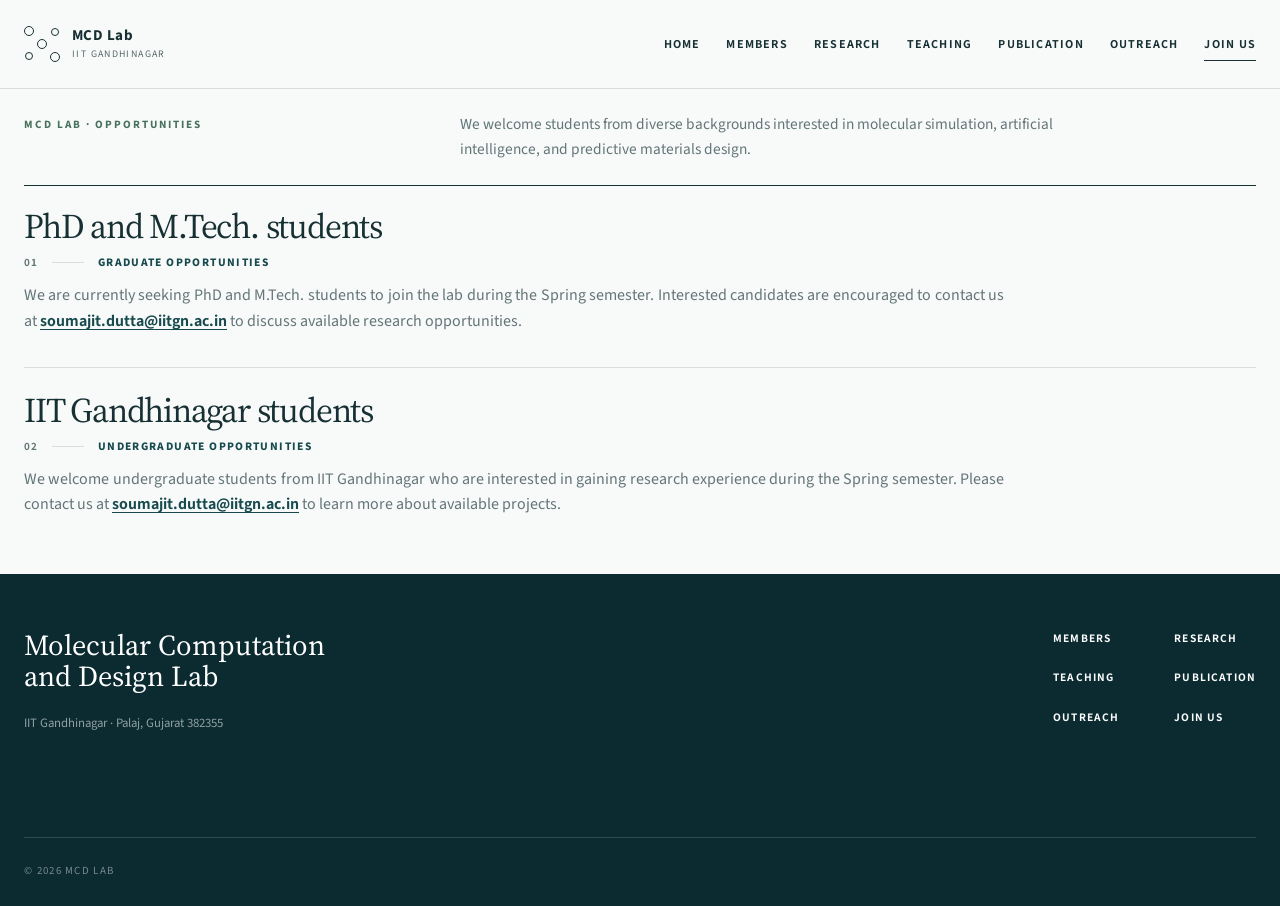
==== commit 4cb4e08d: "Finalize lab website content and layout Update recruitment, member profile links, research content a" ====
--- a/join-us.html
+++ b/join-us.html
@@ -9,7 +9,7 @@
     <link rel="stylesheet" href="styles.css">
     <script src="main.js" defer></script>
   </head>
-  <body class="placeholder-page">
+  <body class="placeholder-page join-page">
     <a class="skip-link" href="#main-content">Skip to content</a>
     <header class="site-header solid" data-header>
       <div class="nav-shell">
@@ -24,31 +24,29 @@
         <div class="page-shell join-layout">
           <header class="join-intro">
             <h1 class="placeholder-label">MCD Lab · Opportunities</h1>
-            <p class="page-intro-note">We welcome motivated students who are curious about molecular computation, simulation, and data-driven molecular design.</p>
+            <p class="page-intro-note">We welcome students from diverse backgrounds interested in molecular simulation, artificial intelligence, and predictive materials design.</p>
           </header>
 
           <div class="opportunity-list" aria-label="Current opportunities">
             <article class="opportunity-card">
-              <div class="opportunity-meta">
-                <span>01</span>
-                <p>Spring semester</p>
-              </div>
               <div class="opportunity-copy">
-                <p class="opportunity-type">Graduate opportunities</p>
                 <h2>PhD and M.Tech. students</h2>
-                <p>We are currently seeking PhD and M.Tech. students to join the lab during the Spring semester. Interested candidates are encouraged to contact us to discuss available research opportunities.</p>
+                <div class="opportunity-kicker">
+                  <span class="opportunity-number">01</span>
+                  <p class="opportunity-type">Graduate opportunities</p>
+                </div>
+                <p>We are currently seeking PhD and M.Tech. students to join the lab during the Spring semester. Interested candidates are encouraged to contact us at <a class="contact-link" href="mailto:soumajit.dutta@iitgn.ac.in">soumajit.dutta@iitgn.ac.in</a> to discuss available research opportunities.</p>
               </div>
             </article>
 
             <article class="opportunity-card">
-              <div class="opportunity-meta">
-                <span>02</span>
-                <p>Spring semester</p>
-              </div>
               <div class="opportunity-copy">
-                <p class="opportunity-type">Undergraduate opportunities</p>
                 <h2>IIT Gandhinagar students</h2>
-                <p>We welcome undergraduate students from IIT Gandhinagar who are interested in gaining research experience during the Spring semester. Please contact us to learn more about available projects.</p>
+                <div class="opportunity-kicker">
+                  <span class="opportunity-number">02</span>
+                  <p class="opportunity-type">Undergraduate opportunities</p>
+                </div>
+                <p>We welcome undergraduate students from IIT Gandhinagar who are interested in gaining research experience during the Spring semester. Please contact us at <a class="contact-link" href="mailto:soumajit.dutta@iitgn.ac.in">soumajit.dutta@iitgn.ac.in</a> to learn more about available projects.</p>
               </div>
             </article>
           </div>
--- a/styles.css
+++ b/styles.css
@@ -446,6 +446,13 @@
 .copyright { grid-column: 1 / -1; margin: 35px 0 0; padding-top: 25px; border-top: 1px solid rgba(255,255,255,.15); color: rgba(255,255,255,.45); font-size: .68rem; letter-spacing: .12em; text-transform: uppercase; }
 
 .placeholder-page .site-header { color: var(--ink); }
+.join-page {
+  display: flex;
+  min-height: 100svh;
+  flex-direction: column;
+}
+.join-page main { display: flex; flex: 1; }
+.join-page .site-footer { margin-top: auto; }
 .placeholder-hero {
   min-height: calc(100svh - 140px);
   padding: 205px 0 120px;
@@ -505,7 +512,7 @@
   align-items: start;
 }
 .publication-year + .publication-year { margin-top: 58px; }
-.publication-year > h2 { margin: -7px 0 0; font-family: var(--display); font-size: clamp(2.25rem, 3.7vw, 3.5rem); font-weight: 400; line-height: 1; letter-spacing: -.04em; }
+.publication-year > h2 { margin: -7px 0 0; font-family: var(--display); font-size: clamp(2rem, 3.2vw, 3rem); font-weight: 400; line-height: 1; letter-spacing: -.04em; }
 .publication-list { margin: 0; padding: 0; list-style: none; border-top: 1px solid var(--ink); }
 .publication-list > li { border-bottom: 1px solid var(--line); }
 .publication-item {
@@ -605,13 +612,17 @@
   max-width: 850px;
   margin: 0;
   font-family: var(--display);
-  font-size: clamp(2rem, 3.5vw, 3.2rem);
+  font-size: clamp(1.7rem, 2.35vw, 2.4rem);
   font-weight: 400;
-  line-height: 1.02;
+  line-height: 1.06;
   letter-spacing: -.035em;
+  white-space: nowrap;
 }
 .outreach-copy > p:last-child { max-width: 830px; margin: 22px 0 0; color: var(--muted); font-size: 1rem; line-height: 1.7; }
-.outreach-photo { margin: 34px 0 0; }
+.outreach-photo {
+  width: min(100%, 980px);
+  margin: 34px auto 0;
+}
 .outreach-photo img {
   width: 100%;
   height: auto;
@@ -627,34 +638,53 @@
 }
 
 .join-hero {
-  min-height: calc(100svh - 120px);
-  padding: 132px 0 82px;
+  width: 100%;
+  min-height: auto;
+  padding: 112px 0 40px;
   background: var(--paper);
 }
-.join-layout { display: grid; gap: 34px; }
+.join-layout { display: grid; gap: 24px; }
 .join-intro {
   display: grid;
   grid-template-columns: .65fr 1.35fr;
-  gap: 70px;
+  gap: 52px;
   align-items: start;
 }
 .join-intro .placeholder-label { padding-top: 5px; }
-.opportunity-list { border-top: 1px solid var(--ink); }
+.opportunity-list {
+  display: grid;
+  grid-template-columns: 1fr;
+  gap: 0;
+  padding-top: 22px;
+  border-top: 1px solid var(--ink);
+}
 .opportunity-card {
-  display: grid;
-  grid-template-columns: .65fr 1.35fr;
+  min-width: 0;
+  padding: 24px 0;
   border-bottom: 1px solid var(--line);
-  background: var(--white);
-}
-.opportunity-meta {
+}
+.opportunity-card:first-child { padding-top: 0; }
+.opportunity-card:last-child { padding-bottom: 8px; border-bottom: 0; }
+.opportunity-kicker {
   display: flex;
-  justify-content: space-between;
-  gap: 30px;
-  padding: 32px 40px 32px 0;
-  border-right: 1px solid var(--line);
-}
-.opportunity-meta span { color: var(--muted); font-size: .7rem; font-weight: 650; letter-spacing: .08em; }
-.opportunity-meta p,
+  align-items: center;
+  gap: 14px;
+  margin-top: 10px;
+}
+.opportunity-number {
+  color: var(--muted);
+  font-size: .7rem;
+  font-weight: 650;
+  letter-spacing: .08em;
+}
+.opportunity-number::after {
+  display: inline-block;
+  width: 32px;
+  height: 1px;
+  margin: 0 0 3px 14px;
+  background: var(--line);
+  content: "";
+}
 .opportunity-type {
   margin: 0;
   color: var(--forest);
@@ -663,16 +693,34 @@
   letter-spacing: .12em;
   text-transform: uppercase;
 }
-.opportunity-copy { padding: 32px 0 38px 42px; }
+.opportunity-copy { padding: 0 0 8px; }
 .opportunity-copy h2 {
+  margin: 0;
+  font-family: var(--display);
+  font-size: clamp(1.65rem, 2.7vw, 2.3rem);
+  font-weight: 400;
+  line-height: 1.05;
+  letter-spacing: -.035em;
+}
+.opportunity-copy > p:last-child {
+  max-width: 980px;
   margin: 12px 0 0;
-  font-family: var(--display);
-  font-size: clamp(2rem, 3.5vw, 3rem);
-  font-weight: 400;
-  line-height: 1;
-  letter-spacing: -.035em;
-}
-.opportunity-copy > p:last-child { max-width: 800px; margin: 20px 0 0; color: var(--muted); font-size: 1rem; line-height: 1.68; }
+  color: var(--muted);
+  font-size: 1rem;
+  line-height: 1.6;
+  text-align: justify;
+  text-justify: inter-word;
+}
+
+.contact-link {
+  color: var(--forest);
+  font-weight: 650;
+  text-decoration-thickness: 1px;
+  text-underline-offset: 3px;
+}
+
+.contact-link:hover,
+.contact-link:focus-visible { color: var(--forest-deep); }
 
 .members-hero {
   min-height: calc(100svh - 120px);
@@ -694,8 +742,9 @@
   padding-top: 34px;
   border-top: 1px solid var(--ink);
 }
+.member-media { width: min(100%, 310px); }
 .member-photo {
-  width: min(100%, 310px);
+  width: 100%;
   aspect-ratio: 1;
   overflow: hidden;
   border: 8px solid var(--white);
@@ -703,11 +752,35 @@
   box-shadow: 0 18px 50px rgba(23, 48, 52, .12);
 }
 .member-photo img { width: 100%; height: 100%; object-fit: cover; object-position: 50% 52%; }
+.member-links {
+  display: grid;
+  grid-template-columns: repeat(2, minmax(0, 1fr));
+  gap: 0 16px;
+  margin-top: 18px;
+  border-top: 1px solid var(--ink);
+}
+.member-links a {
+  display: flex;
+  align-items: center;
+  justify-content: space-between;
+  gap: 8px;
+  padding: 10px 0;
+  border-bottom: 1px solid var(--line);
+  color: var(--forest);
+  font-size: .68rem;
+  font-weight: 700;
+  letter-spacing: .08em;
+  text-decoration: none;
+  text-transform: uppercase;
+}
+.member-links a::after { content: "↗"; font-size: .8rem; font-weight: 400; }
+.member-links a:hover,
+.member-links a:focus-visible { color: var(--ink); }
 .member-copy { max-width: 760px; }
 .member-role,
 .member-position { color: var(--forest); font-size: .74rem; font-weight: 750; letter-spacing: .12em; line-height: 1.55; text-transform: uppercase; }
 .member-role { margin: 0 0 14px; }
-.member-copy h2 { margin: 0; font-family: var(--display); font-size: clamp(2.5rem, 4.8vw, 4.4rem); font-weight: 400; line-height: .98; letter-spacing: -.045em; }
+.member-copy h2 { margin: 0; font-family: var(--display); font-size: clamp(2.2rem, 4vw, 3.6rem); font-weight: 400; line-height: .98; letter-spacing: -.04em; }
 .member-position { margin: 18px 0 0; }
 .member-bio { margin-top: 30px; padding-top: 25px; border-top: 1px solid var(--line); }
 .member-bio p { margin: 0; color: var(--muted); font-size: 1rem; line-height: 1.72; }
@@ -857,10 +930,12 @@
   .outreach-feature-heading { grid-template-columns: 1fr; }
   .outreach-meta { padding: 24px 0; border-right: 0; border-bottom: 1px solid var(--line); }
   .outreach-copy { padding: 28px 0 34px; }
+  .outreach-copy h2 { white-space: normal; }
   .join-intro { grid-template-columns: 1fr; gap: 10px; }
-  .opportunity-card { grid-template-columns: 1fr; }
-  .opportunity-meta { padding: 24px 0; border-right: 0; border-bottom: 1px solid var(--line); }
-  .opportunity-copy { padding: 28px 0 34px; }
+  .opportunity-list { grid-template-columns: 1fr; gap: 0; }
+  .opportunity-card { padding: 22px 0; border-bottom: 1px solid var(--line); }
+  .opportunity-card:first-child { padding-top: 0; }
+  .opportunity-copy { padding: 0; }
   .members-intro { grid-template-columns: 1fr; gap: 10px; }
   .member-profile { grid-template-columns: 240px 1fr; gap: 45px; }
   .research-intro { grid-template-columns: 1fr; gap: 10px; }
@@ -922,7 +997,7 @@
   .publication-section { padding: 48px 0 70px; }
   .publication-year { grid-template-columns: 1fr; gap: 16px; }
   .publication-year + .publication-year { margin-top: 46px; }
-  .publication-year > h2 { margin: 0; font-size: 2.4rem; }
+  .publication-year > h2 { margin: 0; font-size: 2.15rem; }
   .publication-item { grid-template-columns: 30px minmax(0, 1fr); gap: 14px; padding: 24px 0; }
   .publication-item h3 { font-size: 1.28rem; }
   .teaching-hero { padding: 112px 0 60px; }
@@ -931,13 +1006,12 @@
   .outreach-hero { padding: 112px 0 62px; }
   .outreach-layout { gap: 28px; }
   .outreach-photo { margin-top: 24px; }
-  .join-hero { padding: 112px 0 62px; }
-  .join-layout { gap: 28px; }
-  .opportunity-meta { gap: 18px; }
+  .join-hero { padding: 100px 0 32px; }
+  .join-layout { gap: 22px; }
   .members-hero { padding: 112px 0 60px; }
   .members-layout { gap: 28px; }
   .member-profile { grid-template-columns: 1fr; gap: 34px; padding-top: 32px; }
-  .member-photo { width: min(74vw, 270px); }
+  .member-media { width: min(74vw, 270px); }
   .research-hero { padding: 112px 0 60px; }
   .research-layout { gap: 28px; }
   .research-area-copy { padding: 28px 24px 34px; }
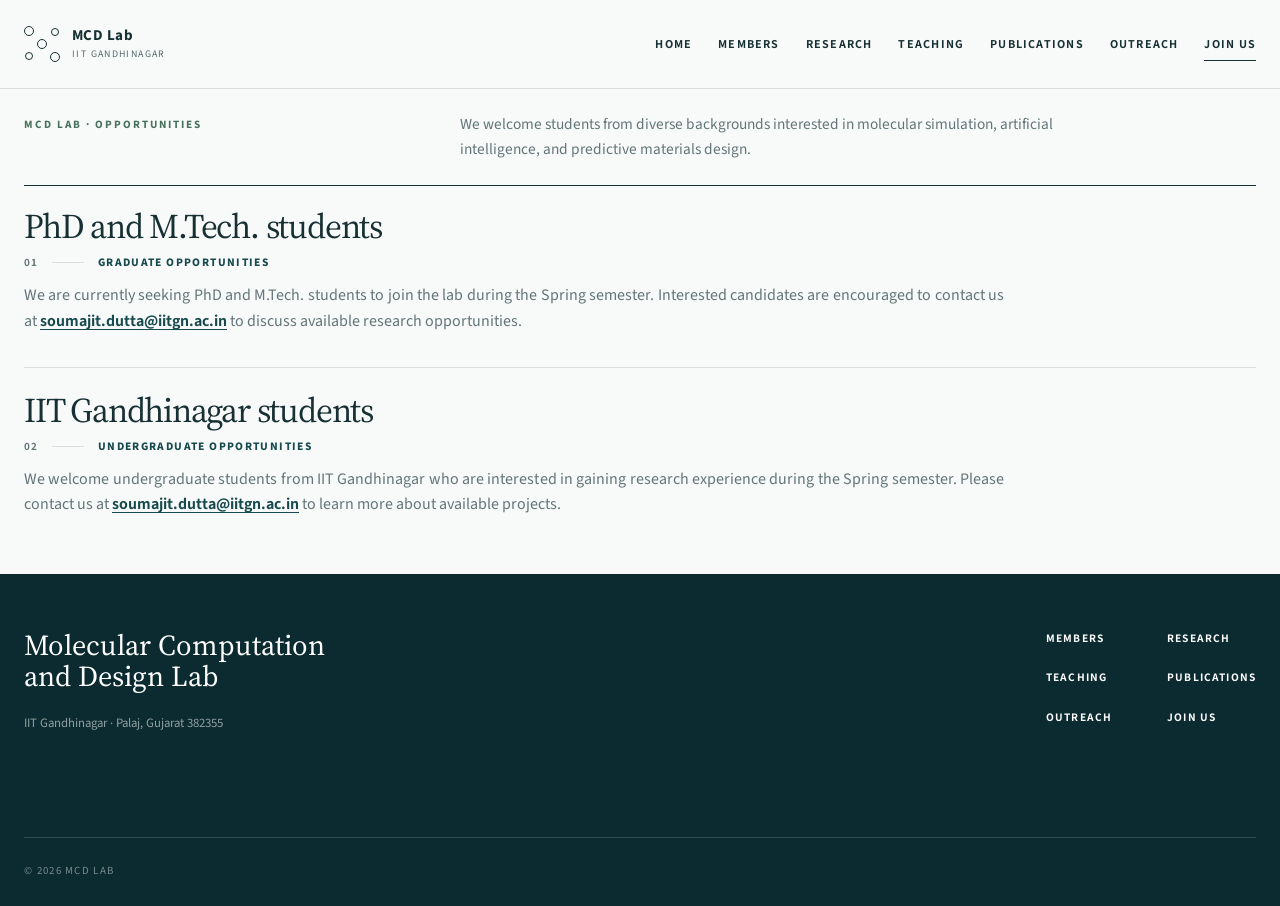
==== commit fb97dc4d: "Improve responsive navigation and mobile layout Improve the mobile menu across inner pages, add resp" ====
--- a/join-us.html
+++ b/join-us.html
@@ -15,7 +15,7 @@
       <div class="nav-shell">
         <a class="brand" href="index.html" aria-label="MCD Lab home"><span class="brand-mark" aria-hidden="true"><span></span><span></span><span></span></span><span class="brand-copy"><strong>MCD Lab</strong><small>IIT Gandhinagar</small></span></a>
         <button class="nav-toggle" type="button" aria-expanded="false" aria-controls="primary-navigation"><span class="sr-only">Toggle navigation</span><span></span><span></span></button>
-        <nav id="primary-navigation" class="primary-nav" aria-label="Primary navigation"><a href="index.html">Home</a><a href="members.html">Members</a><a href="research.html">Research</a><a href="teaching.html">Teaching</a><a href="publication.html">Publication</a><a href="outreach.html">Outreach</a><a class="active" aria-current="page" href="join-us.html">Join Us</a></nav>
+        <nav id="primary-navigation" class="primary-nav" aria-label="Primary navigation"><a href="index.html">Home</a><a href="members.html">Members</a><a href="research.html">Research</a><a href="teaching.html">Teaching</a><a href="publication.html">Publications</a><a href="outreach.html">Outreach</a><a class="active" aria-current="page" href="join-us.html">Join Us</a></nav>
       </div>
     </header>
 
@@ -54,6 +54,6 @@
       </section>
     </main>
 
-    <footer class="site-footer"><div class="page-shell footer-grid"><div class="footer-brand"><strong>Molecular Computation<br>and Design Lab</strong><p>IIT Gandhinagar · Palaj, Gujarat 382355</p></div><nav aria-label="Footer navigation"><a href="members.html">Members</a><a href="research.html">Research</a><a href="teaching.html">Teaching</a><a href="publication.html">Publication</a><a href="outreach.html">Outreach</a><a href="join-us.html">Join Us</a></nav><p class="copyright">© <span data-year></span> MCD Lab</p></div></footer>
+    <footer class="site-footer"><div class="page-shell footer-grid"><div class="footer-brand"><strong>Molecular Computation<br>and Design Lab</strong><p>IIT Gandhinagar · Palaj, Gujarat 382355</p></div><nav aria-label="Footer navigation"><a href="members.html">Members</a><a href="research.html">Research</a><a href="teaching.html">Teaching</a><a href="publication.html">Publications</a><a href="outreach.html">Outreach</a><a href="join-us.html">Join Us</a></nav><p class="copyright">© <span data-year></span> MCD Lab</p></div></footer>
   </body>
 </html>
--- a/styles.css
+++ b/styles.css
@@ -16,7 +16,11 @@
 }
 
 * { box-sizing: border-box; }
-html { scroll-behavior: smooth; }
+html {
+  scroll-behavior: smooth;
+  -webkit-text-size-adjust: 100%;
+  text-size-adjust: 100%;
+}
 body {
   margin: 0;
   background: var(--paper);
@@ -880,6 +884,8 @@
 
 @media (max-width: 980px) {
   :root { --shell: min(100% - 48px, 760px); }
+  .site-header.scrolled,
+  .site-header.solid { backdrop-filter: none; }
   .nav-shell { height: 76px; }
   .nav-toggle {
     position: relative;
@@ -897,6 +903,7 @@
   .nav-toggle span:nth-child(3) { top: 25px; }
   .nav-toggle[aria-expanded="true"] span:nth-child(2) { top: 21px; transform: rotate(45deg); }
   .nav-toggle[aria-expanded="true"] span:nth-child(3) { top: 21px; transform: rotate(-45deg); }
+  .nav-toggle[aria-expanded="true"] { color: var(--white); }
   .primary-nav {
     position: fixed;
     inset: 0;
@@ -906,6 +913,8 @@
     justify-content: center;
     gap: 10px;
     padding: 90px 10vw;
+    overflow-y: auto;
+    overscroll-behavior: contain;
     background: var(--forest-deep);
     color: var(--white);
     visibility: hidden;
@@ -956,6 +965,9 @@
   :root { --shell: calc(100% - 36px); }
   .section-pad,
   .applications-section { padding: 68px 0; }
+  .brand,
+  .nav-toggle { min-height: 44px; }
+  .nav-toggle { width: 44px; height: 44px; }
   .brand-copy small { display: none; }
   .hero { min-height: 560px; height: 76svh; }
   .hero-image { background-position: 65% 50%; }
@@ -964,6 +976,12 @@
   .hero h1 { font-size: clamp(3rem, 13.5vw, 4.2rem); line-height: .9; }
   .hero-intro { font-size: .96rem; }
   .hero-index { display: none; }
+  .text-link,
+  .news-all-link,
+  .news-controls button,
+  .scholar-link,
+  .member-links a,
+  .updates-item a { min-height: 44px; align-items: center; }
   .focus-grid { gap: 38px; }
   .venn-frame { width: min(100%, 420px); }
   .application-title { margin-bottom: 34px; }
@@ -982,6 +1000,7 @@
   .updates-hero { padding: 130px 0 58px; }
   .updates-archive { padding: 48px 0 72px; }
   .updates-toolbar { align-items: flex-start; flex-direction: column; margin-bottom: 38px; }
+  .updates-filters button { min-height: 44px; }
   .updates-item { grid-template-columns: 1fr auto; gap: 12px 22px; }
   .updates-item time { grid-column: 1; }
   .updates-item > div { grid-column: 1 / -1; }
@@ -992,6 +1011,7 @@
   .iitgn-logo-wrap img { width: 92px; }
   .footer-grid { grid-template-columns: 1fr; gap: 45px; }
   .site-footer nav { grid-template-columns: repeat(2, 1fr); }
+  .site-footer nav a { display: flex; min-height: 44px; align-items: center; }
   .placeholder-hero { min-height: 80svh; padding: 150px 0 90px; }
   .publication-hero { padding: 112px 0 34px; }
   .publication-section { padding: 48px 0 70px; }
@@ -1008,6 +1028,7 @@
   .outreach-photo { margin-top: 24px; }
   .join-hero { padding: 100px 0 32px; }
   .join-layout { gap: 22px; }
+  .opportunity-copy > p:last-child { text-align: left; text-justify: auto; }
   .members-hero { padding: 112px 0 60px; }
   .members-layout { gap: 28px; }
   .member-profile { grid-template-columns: 1fr; gap: 34px; padding-top: 32px; }
@@ -1016,7 +1037,19 @@
   .research-layout { gap: 28px; }
   .research-area-copy { padding: 28px 24px 34px; }
   .research-area h2 { font-size: 1.55rem; white-space: normal; }
-  .research-figure figcaption { inset: auto 16px 13px; gap: 12px; font-size: .58rem; }
+  .research-figure figcaption { inset: auto 16px 13px; gap: 12px; font-size: .65rem; line-height: 1.35; }
+}
+
+@media (max-width: 980px) and (max-height: 600px) {
+  .primary-nav {
+    justify-content: flex-start;
+    gap: 2px;
+    padding-top: 72px;
+    padding-bottom: 24px;
+  }
+  .primary-nav a { font-size: clamp(1.45rem, 7vh, 2.1rem); }
+  .hero { min-height: 480px; height: auto; }
+  .hero-content { min-height: 480px; padding-top: 90px; padding-bottom: 50px; }
 }
 
 @media (prefers-reduced-motion: reduce) {
